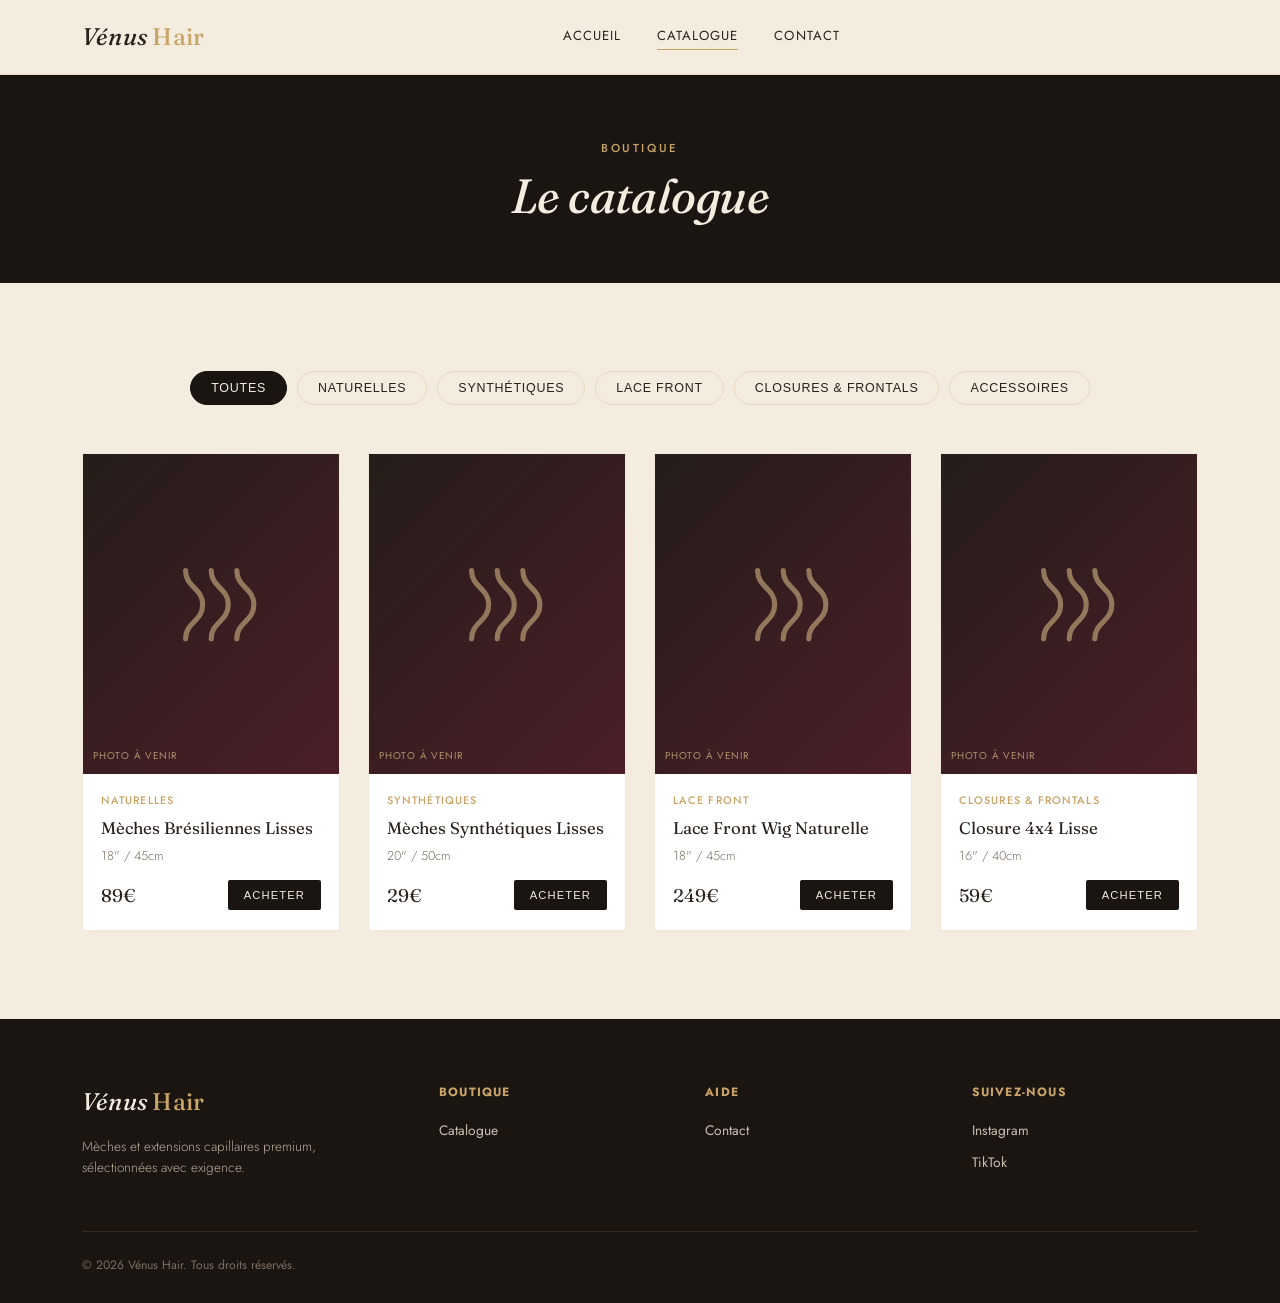
==== venus/catalogue.html @ 7c5b8d4f "Add files via upload" ====
<!DOCTYPE html>
<html lang="fr">
<head>
<meta charset="UTF-8">
<meta name="viewport" content="width=device-width, initial-scale=1.0">
<title>Catalogue — Vénus Hair</title>
<meta name="description" content="Toutes les mèches, extensions, lace front wigs et accessoires Vénus Hair.">
<link rel="stylesheet" href="styles.css">
</head>
<body>

<header class="site-header">
  <div class="nav-row">
    <a href="index.html" class="logo">Vénus <span>Hair</span></a>
    <nav class="main-nav">
      <a href="index.html">Accueil</a>
      <a href="catalogue.html" class="active">Catalogue</a>
      <a href="contact.html">Contact</a>
    </nav>
    <div class="header-actions">
      <button class="mobile-toggle" aria-label="Ouvrir le menu">☰</button>
    </div>
  </div>
</header>

<div class="page-hero">
  <div class="wrap">
    <div class="eyebrow">Boutique</div>
    <h1>Le catalogue</h1>
  </div>
</div>

<section>
  <div class="wrap">
    <div id="filter-row" class="filter-row"></div>
    <div class="grid" id="product-grid"></div>
  </div>
</section>

<footer>
  <div class="wrap">
    <div class="footer-grid">
      <div>
        <div class="logo">Vénus <span>Hair</span></div>
        <p>Mèches et extensions capillaires premium, sélectionnées avec exigence.</p>
      </div>
      <div class="footer-col">
        <h4>Boutique</h4>
        <a href="catalogue.html">Catalogue</a>
      </div>
      <div class="footer-col">
        <h4>Aide</h4>
        <a href="contact.html">Contact</a>
      </div>
      <div class="footer-col">
        <h4>Suivez-nous</h4>
        <a href="#" target="_blank">Instagram</a>
        <a href="#" target="_blank">TikTok</a>
      </div>
    </div>
    <div class="footer-bottom">
      <span>© 2026 Vénus Hair. Tous droits réservés.</span>
    </div>
  </div>
</footer>

<script src="products.js"></script>
</body>
</html>
---- venus/styles.css ----
/* ============================================
   VÉNUS HAIR — Design tokens
   Palette: Espresso #1B1512 / Ivory #F3ECDF /
            Champagne gold #C9A467 / Deep wine #5C1F2E
   Display: Fraunces (serif) / Body+UI: Jost
   ============================================ */

@import url('https://fonts.googleapis.com/css2?family=Fraunces:ital,opsz,wght@0,9..144,300;0,9..144,450;0,9..144,600;1,9..144,450&family=Jost:wght@300;400;500;600&display=swap');

:root {
  --espresso: #1B1512;
  --espresso-soft: #241D19;
  --ivory: #F3ECDF;
  --ivory-dim: #E8DFCC;
  --gold: #C9A467;
  --gold-soft: #DFC28D;
  --wine: #5C1F2E;
  --wine-bright: #7A2A3D;
  --charcoal: #2A211C;
  --line: rgba(201, 164, 103, 0.25);
  --radius: 2px;
}

* { box-sizing: border-box; margin: 0; padding: 0; }

html { scroll-behavior: smooth; }

body {
  background: var(--ivory);
  color: var(--charcoal);
  font-family: 'Jost', sans-serif;
  font-weight: 400;
  line-height: 1.6;
  -webkit-font-smoothing: antialiased;
}

h1, h2, h3, .display {
  font-family: 'Fraunces', serif;
  font-weight: 450;
  letter-spacing: -0.01em;
  color: var(--espresso);
}

a { color: inherit; text-decoration: none; }

img, svg { display: block; max-width: 100%; }

.eyebrow {
  font-family: 'Jost', sans-serif;
  font-size: 0.72rem;
  letter-spacing: 0.22em;
  text-transform: uppercase;
  color: var(--gold);
  font-weight: 500;
}

.wrap {
  max-width: 1180px;
  margin: 0 auto;
  padding: 0 32px;
}

/* ---------- Header ---------- */
header.site-header {
  position: sticky;
  top: 0;
  z-index: 50;
  background: rgba(243, 236, 223, 0.92);
  backdrop-filter: blur(8px);
  border-bottom: 1px solid var(--line);
}

.nav-row {
  display: flex;
  align-items: center;
  justify-content: space-between;
  padding: 18px 32px;
  max-width: 1180px;
  margin: 0 auto;
}

.logo {
  font-family: 'Fraunces', serif;
  font-size: 1.5rem;
  font-style: italic;
  font-weight: 450;
  letter-spacing: 0.01em;
}

.logo span { color: var(--gold); font-style: normal; }

nav.main-nav {
  display: flex;
  gap: 36px;
}

nav.main-nav a {
  font-size: 0.82rem;
  letter-spacing: 0.08em;
  text-transform: uppercase;
  color: var(--charcoal);
  position: relative;
  padding-bottom: 4px;
}

nav.main-nav a::after {
  content: "";
  position: absolute;
  left: 0; right: 0; bottom: 0;
  height: 1px;
  background: var(--gold);
  transform: scaleX(0);
  transform-origin: right;
  transition: transform 0.3s ease;
}

nav.main-nav a:hover::after,
nav.main-nav a.active::after {
  transform: scaleX(1);
  transform-origin: left;
}

.header-actions { display: flex; align-items: center; gap: 20px; }

.icon-btn {
  width: 34px; height: 34px;
  display: flex; align-items: center; justify-content: center;
  border: 1px solid var(--line);
  border-radius: 50%;
  font-size: 0.8rem;
}

.mobile-toggle { display: none; background: none; border: none; font-size: 1.4rem; cursor: pointer; }

/* ---------- Hero ---------- */
.hero {
  position: relative;
  min-height: 78vh;
  display: flex;
  align-items: flex-end;
  background: linear-gradient(180deg, var(--espresso-soft) 0%, var(--espresso) 100%);
  overflow: hidden;
}

.hero-strands {
  position: absolute;
  inset: 0;
  opacity: 0.5;
}

.hero-inner {
  position: relative;
  z-index: 2;
  padding: 0 32px 80px;
  max-width: 1180px;
  margin: 0 auto;
  width: 100%;
}

.hero .eyebrow { color: var(--gold-soft); margin-bottom: 18px; }

.hero h1 {
  color: var(--ivory);
  font-size: clamp(2.6rem, 6vw, 5rem);
  font-style: italic;
  line-height: 1.02;
  max-width: 780px;
  margin-bottom: 22px;
}

.hero p.lede {
  color: var(--ivory-dim);
  font-size: 1.05rem;
  max-width: 480px;
  margin-bottom: 34px;
  font-weight: 300;
}

.btn {
  display: inline-flex;
  align-items: center;
  gap: 10px;
  padding: 15px 30px;
  font-family: 'Jost', sans-serif;
  font-size: 0.8rem;
  letter-spacing: 0.14em;
  text-transform: uppercase;
  border-radius: var(--radius);
  border: 1px solid transparent;
  cursor: pointer;
  transition: all 0.25s ease;
}

.btn-gold {
  background: var(--gold);
  color: var(--espresso);
}
.btn-gold:hover { background: var(--gold-soft); }

.btn-outline {
  border-color: var(--gold);
  color: var(--ivory);
}
.btn-outline:hover { background: rgba(201,164,103,0.12); }

.btn-wine {
  background: var(--wine);
  color: var(--ivory);
}
.btn-wine:hover { background: var(--wine-bright); }

/* ---------- Signature divider: hair-strand wave ---------- */
.strand-divider {
  width: 100%;
  height: 48px;
  color: var(--gold);
}
.strand-divider path {
  stroke: currentColor;
  stroke-width: 1;
  fill: none;
  stroke-dasharray: 1400;
  stroke-dashoffset: 1400;
  animation: draw 2.4s ease forwards;
}
@keyframes draw { to { stroke-dashoffset: 0; } }

/* ---------- Sections ---------- */
section { padding: 88px 0; }
.section-dark { background: var(--espresso); color: var(--ivory); }
.section-dark h2 { color: var(--ivory); }

.section-head {
  text-align: center;
  max-width: 640px;
  margin: 0 auto 56px;
}
.section-head h2 { font-size: clamp(1.9rem, 3.4vw, 2.6rem); font-style: italic; margin-top: 12px; }
.section-head p { color: #6b5f54; margin-top: 14px; font-weight: 300; }
.section-dark .section-head p { color: #C9BEB0; }

/* ---------- Category pills ---------- */
.filter-row {
  display: flex;
  flex-wrap: wrap;
  gap: 10px;
  justify-content: center;
  margin-bottom: 48px;
}
.pill {
  padding: 9px 20px;
  border: 1px solid var(--line);
  border-radius: 999px;
  font-size: 0.78rem;
  letter-spacing: 0.06em;
  text-transform: uppercase;
  background: transparent;
  cursor: pointer;
  color: var(--charcoal);
  transition: all 0.2s ease;
}
.pill.active, .pill:hover {
  background: var(--espresso);
  color: var(--ivory);
  border-color: var(--espresso);
}

/* ---------- Product grid ---------- */
.grid {
  display: grid;
  grid-template-columns: repeat(4, 1fr);
  gap: 28px;
}

.card {
  background: #fff;
  border: 1px solid var(--line);
  overflow: hidden;
  opacity: 0;
  transform: translateY(16px);
  animation: rise 0.6s ease forwards;
}
@keyframes rise { to { opacity: 1; transform: translateY(0); } }

.card-media {
  aspect-ratio: 4/5;
  background: linear-gradient(135deg, var(--espresso-soft), var(--wine) 140%);
  display: flex;
  align-items: center;
  justify-content: center;
  position: relative;
}
.card-media svg { width: 40%; opacity: 0.55; color: var(--gold-soft); }
.card-media .ph-label {
  position: absolute;
  bottom: 10px; left: 10px;
  font-size: 0.62rem;
  letter-spacing: 0.08em;
  text-transform: uppercase;
  color: var(--gold-soft);
  opacity: 0.7;
}

.card-body { padding: 18px 18px 20px; }
.card-cat {
  font-size: 0.68rem;
  letter-spacing: 0.1em;
  text-transform: uppercase;
  color: var(--gold);
  margin-bottom: 6px;
  font-weight: 500;
}
.card-name { font-family: 'Fraunces', serif; font-size: 1.05rem; margin-bottom: 4px; }
.card-meta { font-size: 0.8rem; color: #7a6d60; margin-bottom: 14px; font-weight: 300; }
.card-foot {
  display: flex;
  align-items: center;
  justify-content: space-between;
}
.card-price { font-family: 'Fraunces', serif; font-size: 1.15rem; }
.card-buy {
  font-size: 0.7rem;
  letter-spacing: 0.1em;
  text-transform: uppercase;
  padding: 9px 16px;
  background: var(--espresso);
  color: var(--ivory);
  border-radius: var(--radius);
  border: none;
  cursor: pointer;
  transition: background 0.2s ease;
}
.card-buy:hover { background: var(--wine); }

/* ---------- Story / feature split ---------- */
.split {
  display: grid;
  grid-template-columns: 1fr 1fr;
  gap: 64px;
  align-items: center;
}
.split-media {
  aspect-ratio: 4/5;
  background: linear-gradient(160deg, var(--gold-soft), var(--wine) 120%);
  display: flex; align-items: center; justify-content: center;
}
.split-media svg { width: 30%; color: var(--ivory); opacity: 0.8; }
.split h2 { font-style: italic; font-size: clamp(1.8rem, 3vw, 2.4rem); margin-bottom: 18px; }
.split p { font-weight: 300; color: #55483d; margin-bottom: 16px; }

/* ---------- Trust strip ---------- */
.trust-strip {
  display: flex;
  justify-content: space-between;
  flex-wrap: wrap;
  gap: 24px;
  padding: 36px 0;
  border-top: 1px solid var(--line);
  border-bottom: 1px solid var(--line);
}
.trust-item { display: flex; align-items: center; gap: 12px; font-size: 0.82rem; letter-spacing: 0.02em; }
.trust-item svg { width: 22px; height: 22px; color: var(--gold); }

/* ---------- Newsletter ---------- */
.newsletter {
  text-align: center;
  padding: 90px 0;
}
.newsletter h2 { font-style: italic; margin-bottom: 12px; }
.newsletter p { color: #6b5f54; font-weight: 300; margin-bottom: 30px; }
.newsletter-form {
  display: flex;
  max-width: 420px;
  margin: 0 auto;
  border-bottom: 1px solid var(--espresso);
}
.newsletter-form input {
  flex: 1;
  border: none;
  background: transparent;
  padding: 12px 4px;
  font-family: 'Jost', sans-serif;
  font-size: 0.95rem;
}
.newsletter-form input:focus { outline: none; }
.newsletter-form button {
  background: none; border: none;
  font-size: 0.78rem;
  letter-spacing: 0.1em;
  text-transform: uppercase;
  cursor: pointer;
  color: var(--wine);
}

/* ---------- Footer ---------- */
footer {
  background: var(--espresso);
  color: var(--ivory-dim);
  padding: 64px 0 28px;
}
.footer-grid {
  display: grid;
  grid-template-columns: 1.4fr 1fr 1fr 1fr;
  gap: 40px;
  margin-bottom: 48px;
}
.footer-grid .logo { color: var(--ivory); margin-bottom: 14px; }
.footer-grid p { font-size: 0.85rem; font-weight: 300; color: #B9AC9B; max-width: 260px; }
.footer-col h4 {
  font-family: 'Jost', sans-serif;
  font-size: 0.75rem;
  letter-spacing: 0.1em;
  text-transform: uppercase;
  color: var(--gold);
  margin-bottom: 16px;
}
.footer-col a, .footer-col li {
  display: block;
  font-size: 0.86rem;
  color: #C9BEB0;
  margin-bottom: 10px;
  list-style: none;
}
.footer-col a:hover { color: var(--gold-soft); }
.footer-bottom {
  border-top: 1px solid rgba(201,164,103,0.15);
  padding-top: 24px;
  display: flex;
  justify-content: space-between;
  flex-wrap: wrap;
  gap: 12px;
  font-size: 0.76rem;
  color: #7a6d60;
}

/* ---------- Simple pages (contact, legal) ---------- */
.page-hero {
  background: var(--espresso);
  color: var(--ivory);
  padding: 64px 0 48px;
  text-align: center;
}
.page-hero h1 { color: var(--ivory); font-style: italic; font-size: clamp(2.2rem, 4vw, 3rem); }

.contact-grid {
  display: grid;
  grid-template-columns: 1fr 1fr;
  gap: 64px;
}
.form-field { margin-bottom: 22px; }
.form-field label {
  display: block;
  font-size: 0.75rem;
  letter-spacing: 0.08em;
  text-transform: uppercase;
  color: var(--gold);
  margin-bottom: 8px;
}
.form-field input, .form-field textarea, .form-field select {
  width: 100%;
  border: none;
  border-bottom: 1px solid var(--line);
  background: transparent;
  padding: 10px 2px;
  font-family: 'Jost', sans-serif;
  font-size: 0.95rem;
}
.form-field input:focus, .form-field textarea:focus, .form-field select:focus { outline: none; border-color: var(--gold); }
.form-field textarea { resize: vertical; min-height: 110px; }

.cart-toast {
  position: fixed;
  bottom: 24px; right: 24px;
  background: var(--espresso);
  color: var(--ivory);
  padding: 14px 22px;
  font-size: 0.85rem;
  border-radius: var(--radius);
  transform: translateY(120%);
  transition: transform 0.35s ease;
  z-index: 100;
  max-width: 320px;
}
.cart-toast.show { transform: translateY(0); }

/* ---------- Responsive ---------- */
@media (max-width: 980px) {
  .grid { grid-template-columns: repeat(2, 1fr); }
  .split, .contact-grid { grid-template-columns: 1fr; }
  .footer-grid { grid-template-columns: 1fr 1fr; }
}
@media (max-width: 640px) {
  nav.main-nav { display: none; }
  .mobile-toggle { display: block; }
  .grid { grid-template-columns: 1fr 1fr; gap: 16px; }
  section { padding: 60px 0; }
  .wrap { padding: 0 20px; }
  .nav-row { padding: 16px 20px; }
}

@media (prefers-reduced-motion: reduce) {
  * { animation-duration: 0.01ms !important; animation-iteration-count: 1 !important; transition-duration: 0.01ms !important; }
}
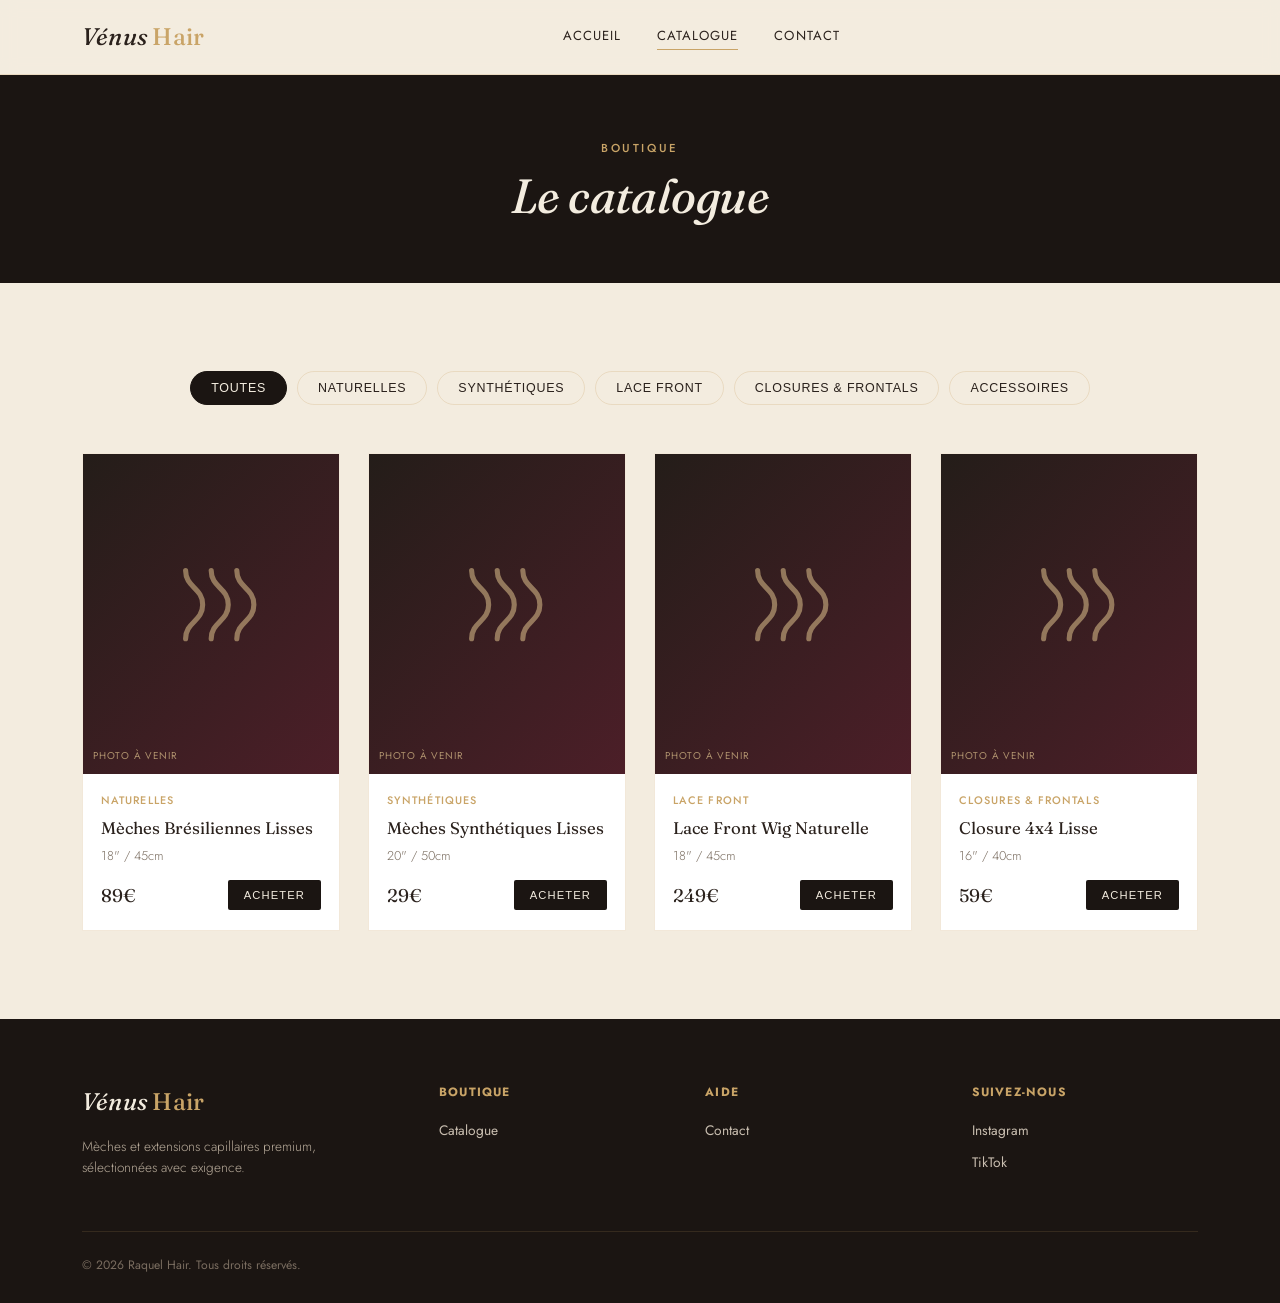
==== commit 76ef77db: "Update catalogue.html" ====
--- a/venus/catalogue.html
+++ b/venus/catalogue.html
@@ -3,8 +3,8 @@
 <head>
 <meta charset="UTF-8">
 <meta name="viewport" content="width=device-width, initial-scale=1.0">
-<title>Catalogue — Vénus Hair</title>
-<meta name="description" content="Toutes les mèches, extensions, lace front wigs et accessoires Vénus Hair.">
+<title>Catalogue — Raquel Hair</title>
+<meta name="description" content="Toutes les mèches, extensions, lace front wigs et accessoires Raquel Hair.">
 <link rel="stylesheet" href="styles.css">
 </head>
 <body>
@@ -59,7 +59,7 @@
       </div>
     </div>
     <div class="footer-bottom">
-      <span>© 2026 Vénus Hair. Tous droits réservés.</span>
+      <span>© 2026 Raquel Hair. Tous droits réservés.</span>
     </div>
   </div>
 </footer>
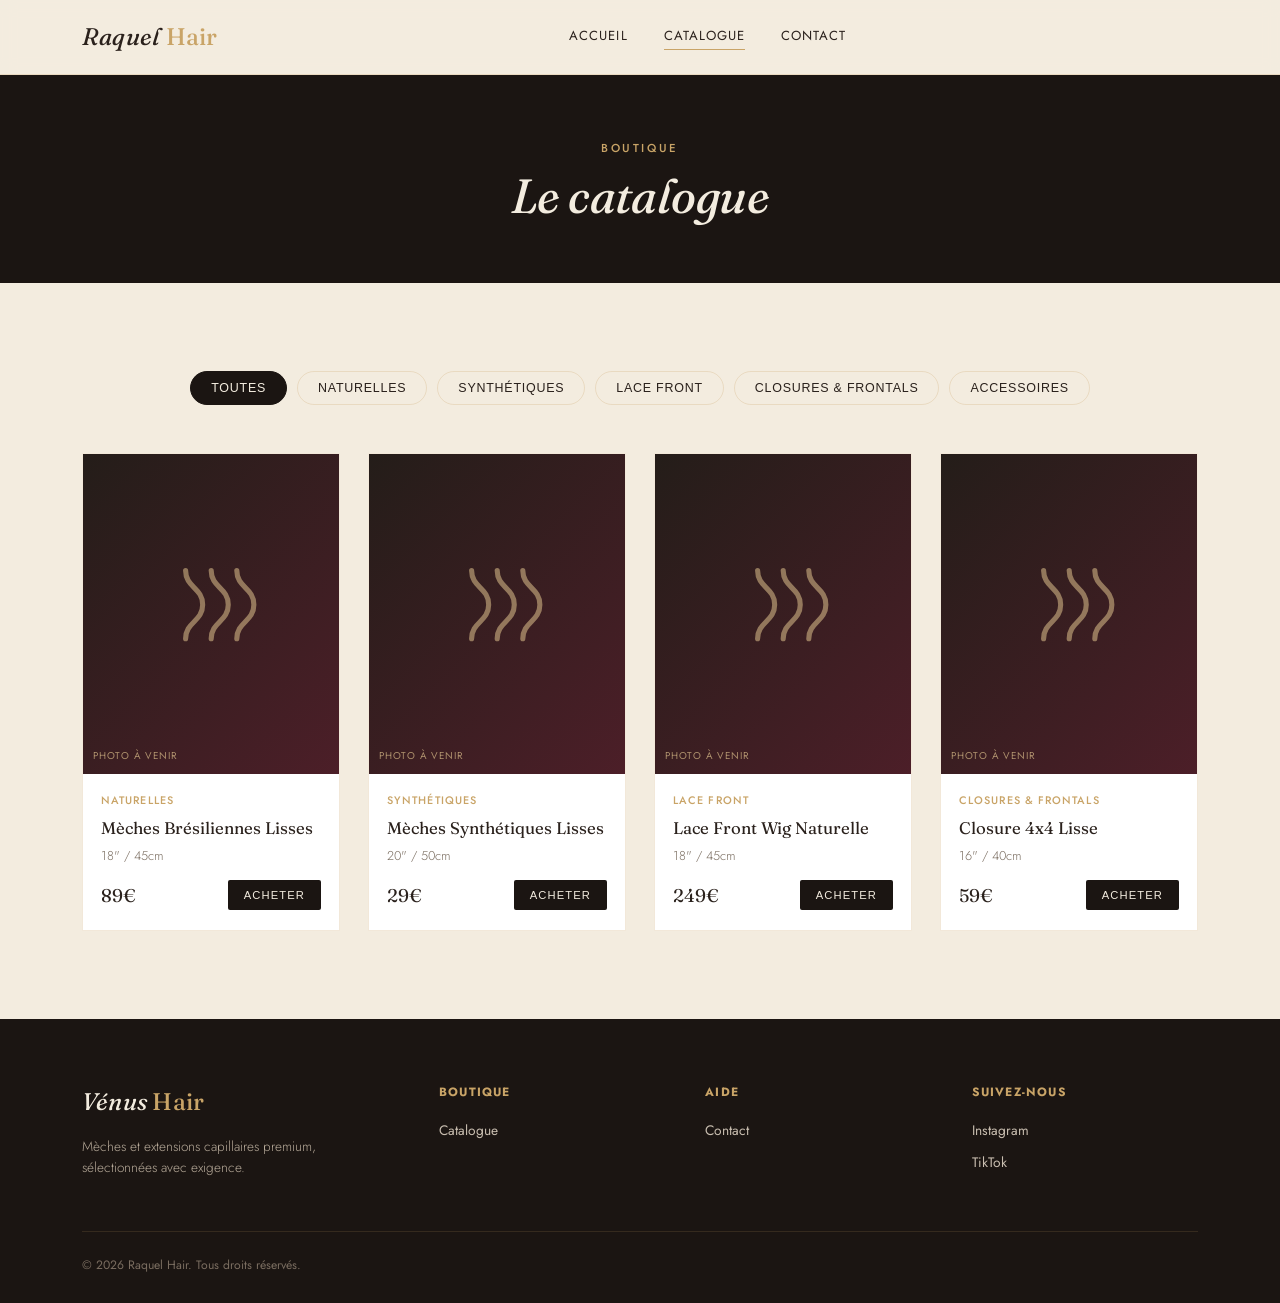
==== commit 69c7feef: "Update catalogue.html" ====
--- a/venus/catalogue.html
+++ b/venus/catalogue.html
@@ -11,7 +11,7 @@
 
 <header class="site-header">
   <div class="nav-row">
-    <a href="index.html" class="logo">Vénus <span>Hair</span></a>
+    <a href="index.html" class="logo">Raquel <span>Hair</span></a>
     <nav class="main-nav">
       <a href="index.html">Accueil</a>
       <a href="catalogue.html" class="active">Catalogue</a>
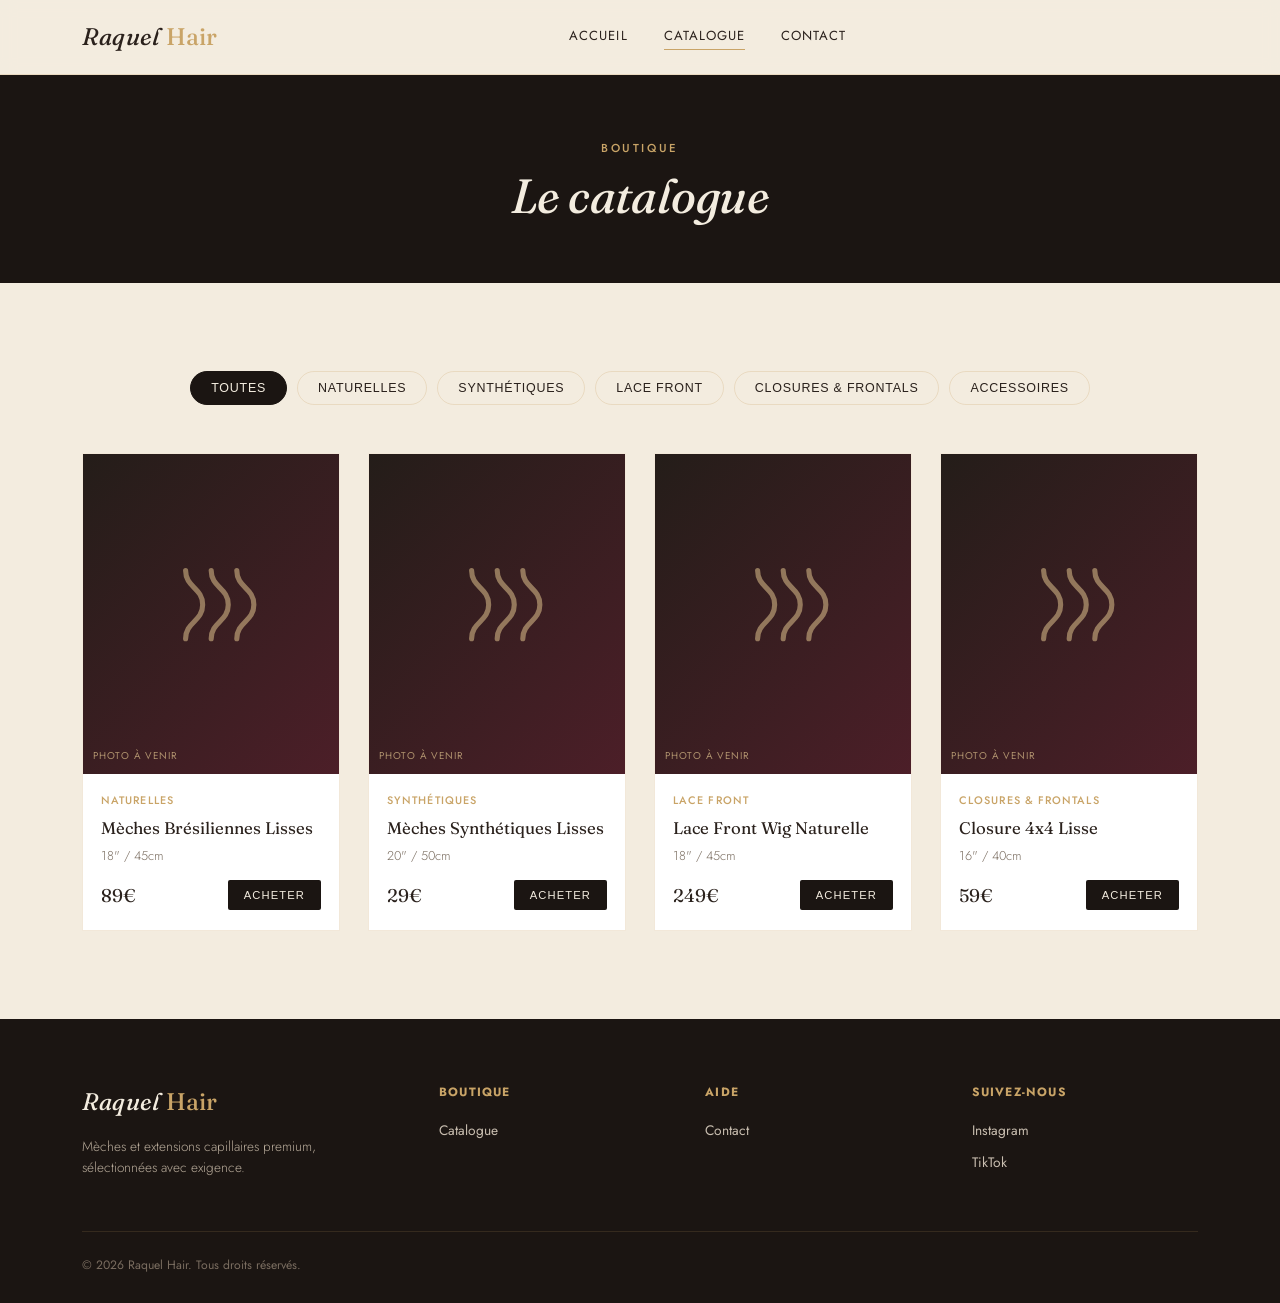
==== commit 1a5e92a3: "Update catalogue.html" ====
--- a/venus/catalogue.html
+++ b/venus/catalogue.html
@@ -41,7 +41,7 @@
   <div class="wrap">
     <div class="footer-grid">
       <div>
-        <div class="logo">Vénus <span>Hair</span></div>
+        <div class="logo">Raquel <span>Hair</span></div>
         <p>Mèches et extensions capillaires premium, sélectionnées avec exigence.</p>
       </div>
       <div class="footer-col">
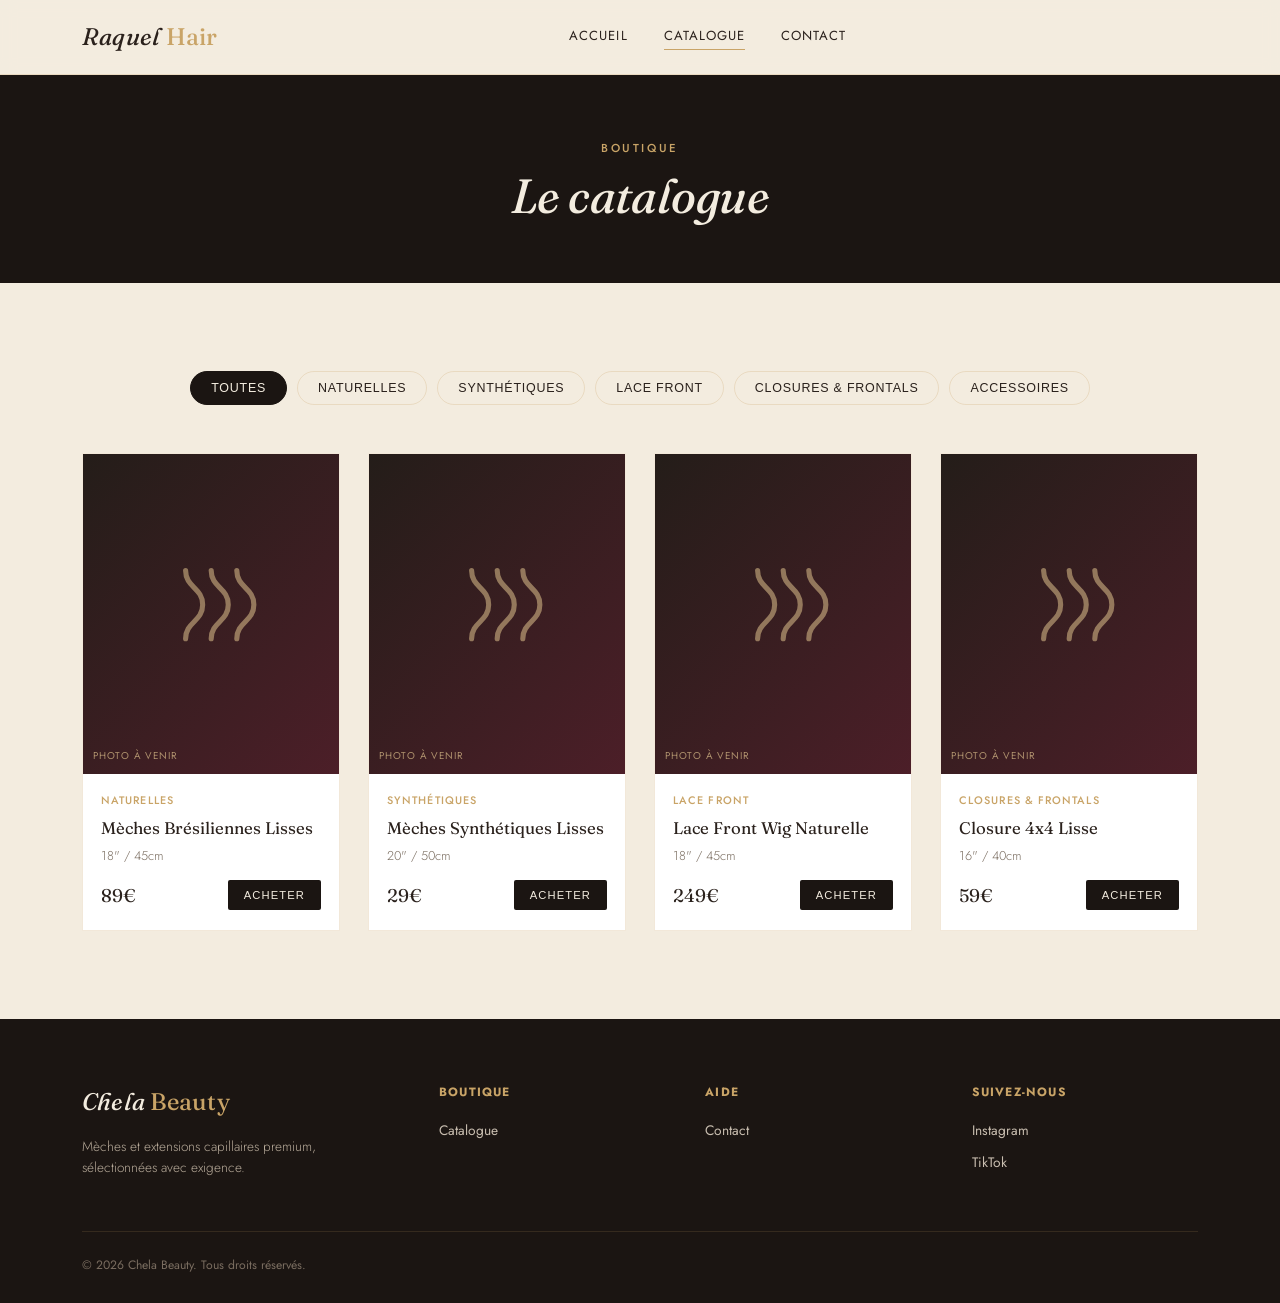
==== commit a3be9015: "Update catalogue.html" ====
--- a/venus/catalogue.html
+++ b/venus/catalogue.html
@@ -3,7 +3,7 @@
 <head>
 <meta charset="UTF-8">
 <meta name="viewport" content="width=device-width, initial-scale=1.0">
-<title>Catalogue — Raquel Hair</title>
+<title>Catalogue — Chela Beauty</title>
 <meta name="description" content="Toutes les mèches, extensions, lace front wigs et accessoires Raquel Hair.">
 <link rel="stylesheet" href="styles.css">
 </head>
@@ -41,7 +41,7 @@
   <div class="wrap">
     <div class="footer-grid">
       <div>
-        <div class="logo">Raquel <span>Hair</span></div>
+        <div class="logo">Chela <span>Beauty</span></div>
         <p>Mèches et extensions capillaires premium, sélectionnées avec exigence.</p>
       </div>
       <div class="footer-col">
@@ -59,7 +59,7 @@
       </div>
     </div>
     <div class="footer-bottom">
-      <span>© 2026 Raquel Hair. Tous droits réservés.</span>
+      <span>© 2026 Chela Beauty. Tous droits réservés.</span>
     </div>
   </div>
 </footer>
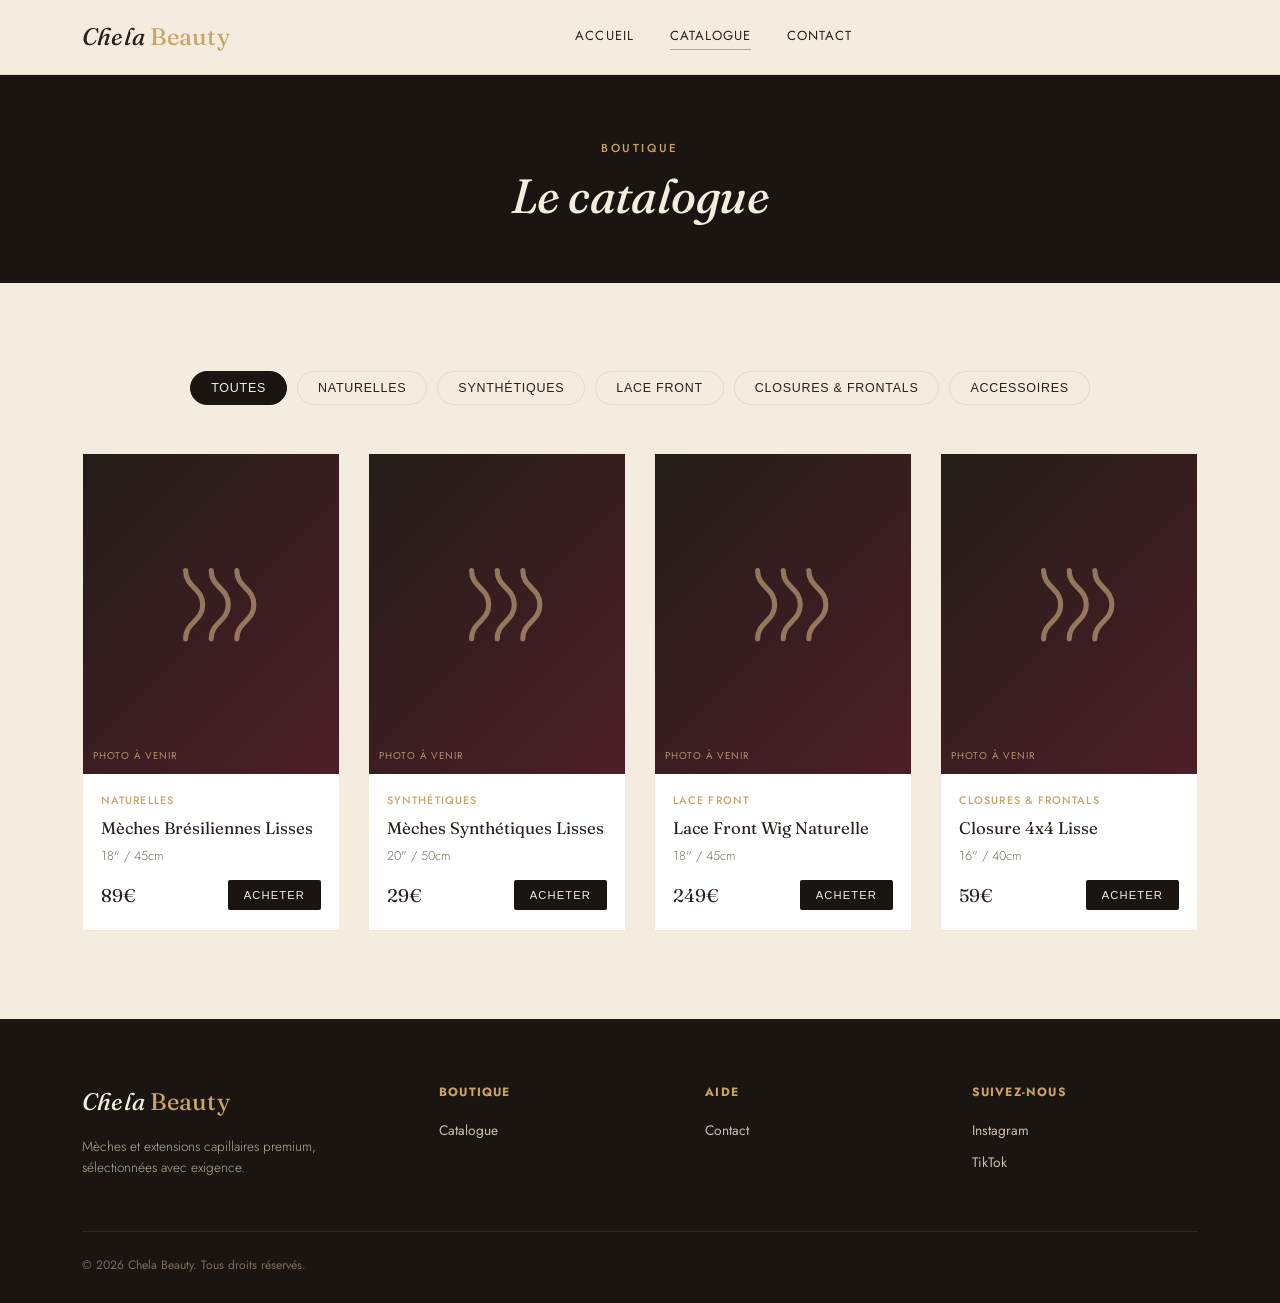
==== commit 4e5de467: "Update catalogue.html" ====
--- a/venus/catalogue.html
+++ b/venus/catalogue.html
@@ -11,7 +11,7 @@
 
 <header class="site-header">
   <div class="nav-row">
-    <a href="index.html" class="logo">Raquel <span>Hair</span></a>
+    <a href="index.html" class="logo">Chela <span>Beauty</span></a>
     <nav class="main-nav">
       <a href="index.html">Accueil</a>
       <a href="catalogue.html" class="active">Catalogue</a>
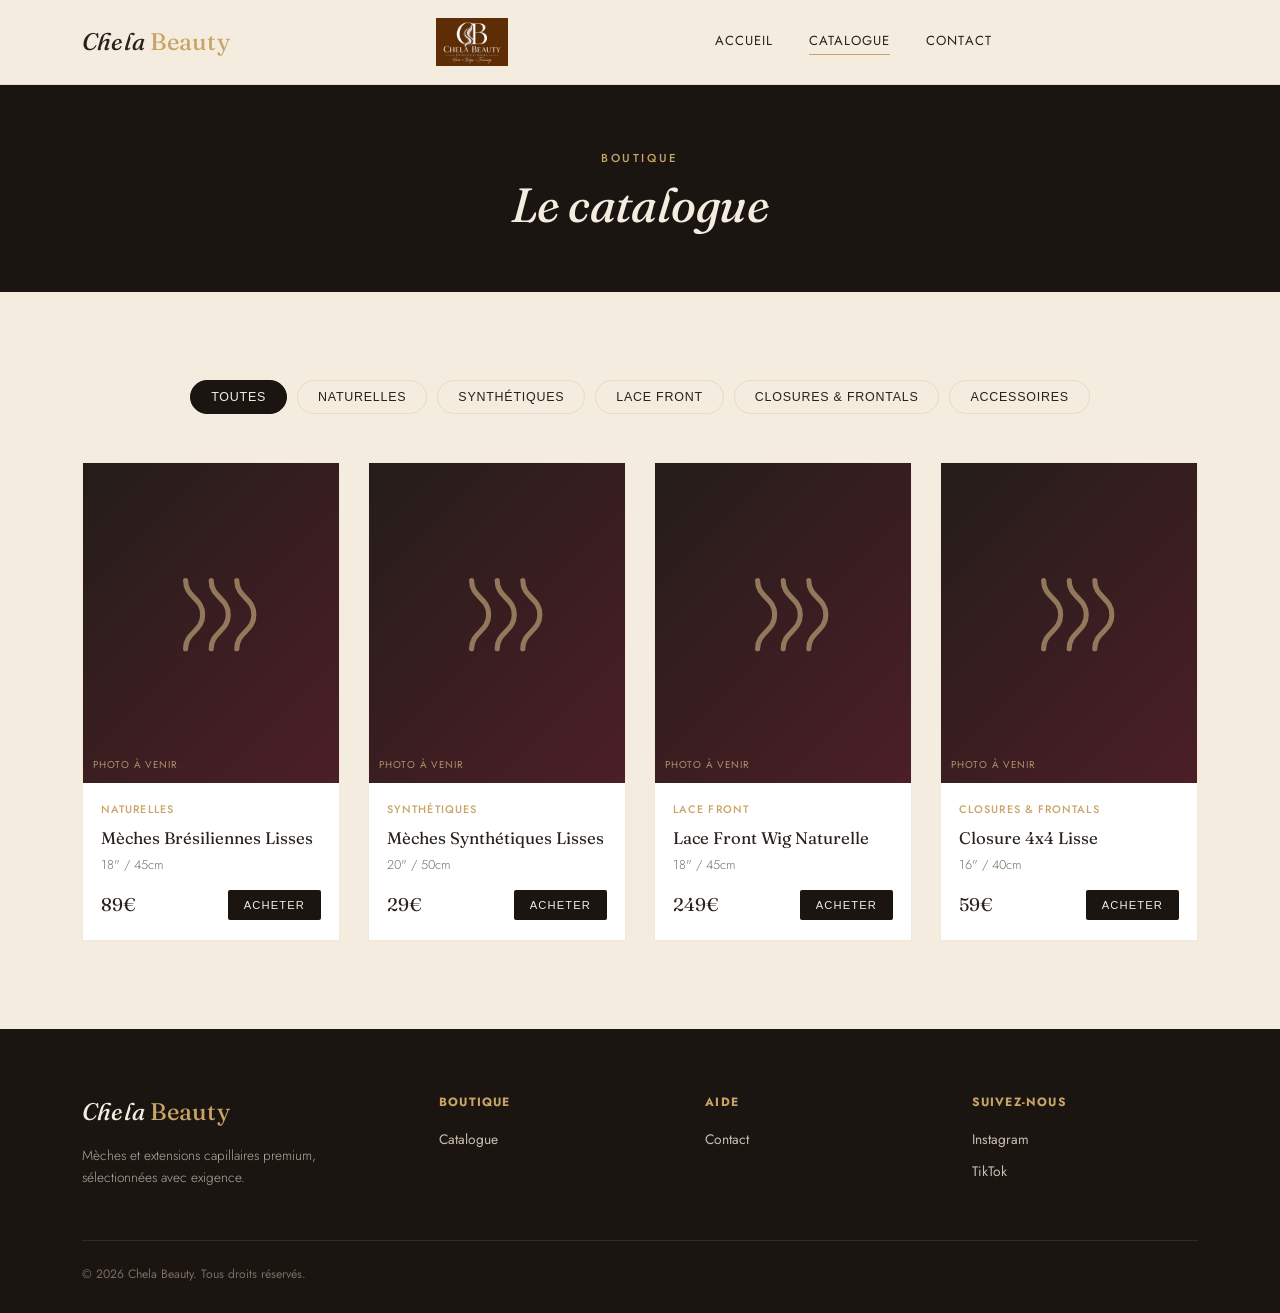
==== commit 5140d222: "Add logo image to site header in catalogue.html" ====
--- a/venus/catalogue.html
+++ b/venus/catalogue.html
@@ -12,6 +12,9 @@
 <header class="site-header">
   <div class="nav-row">
     <a href="index.html" class="logo">Chela <span>Beauty</span></a>
+    <a href="index.html" class="logo">
+  <img src="images/uploads/whatsapp-image-2026-08-18-at-17.11.56.jpeg" alt="Raquel Hair" style="max-height: 48px; width: auto; object-fit: contain;">
+</a>
     <nav class="main-nav">
       <a href="index.html">Accueil</a>
       <a href="catalogue.html" class="active">Catalogue</a>
